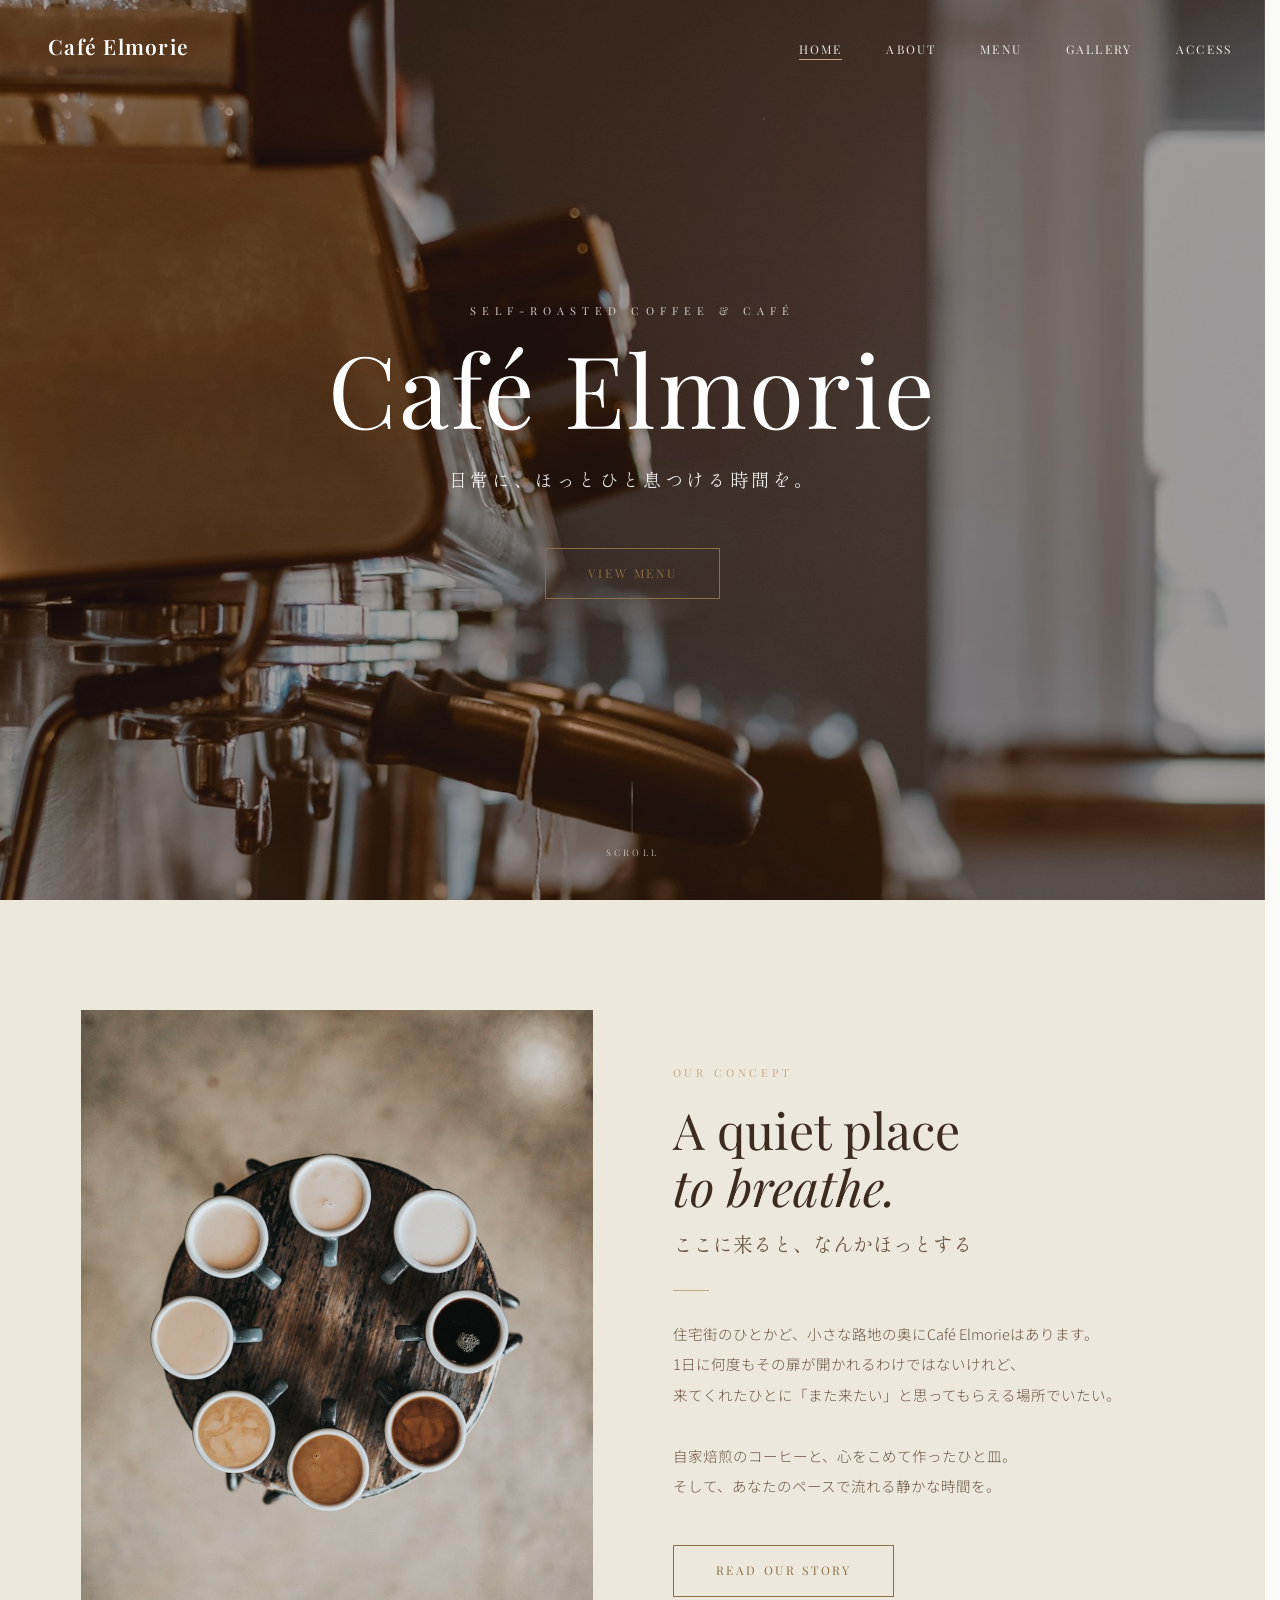
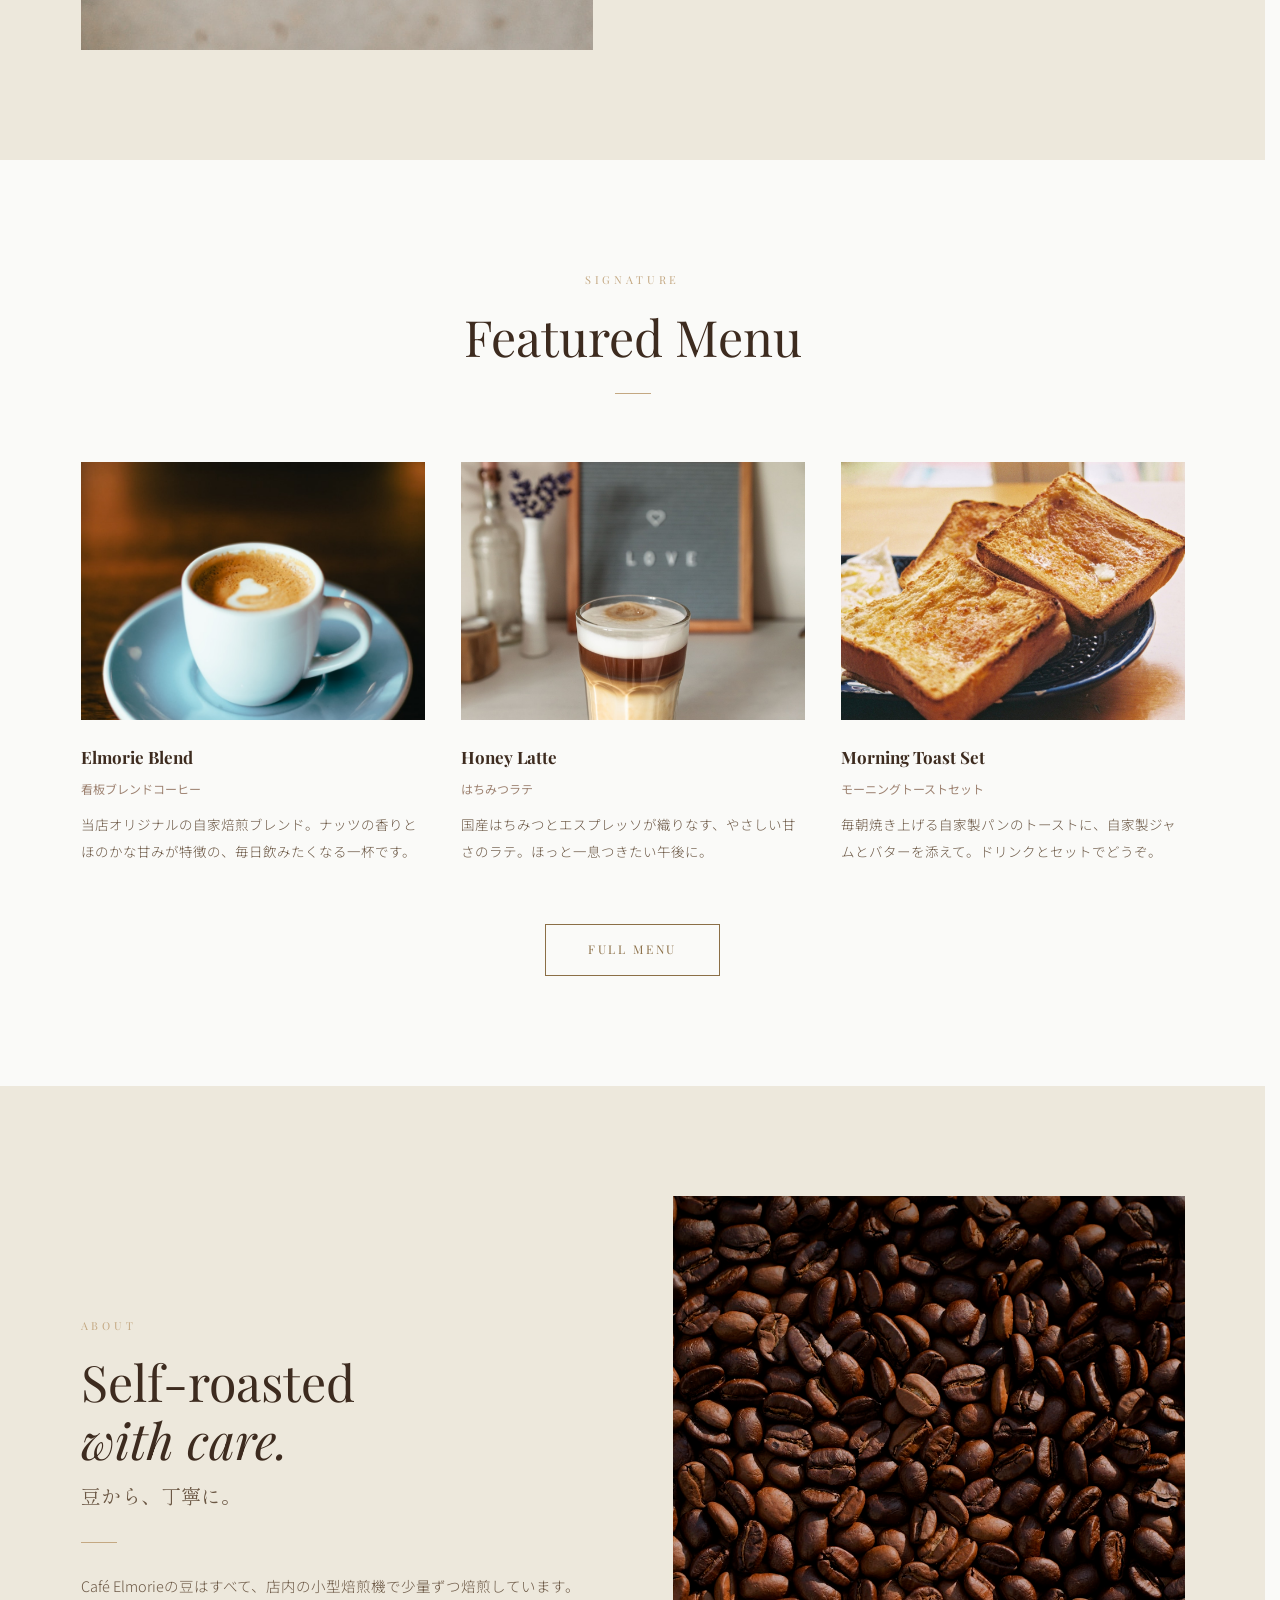
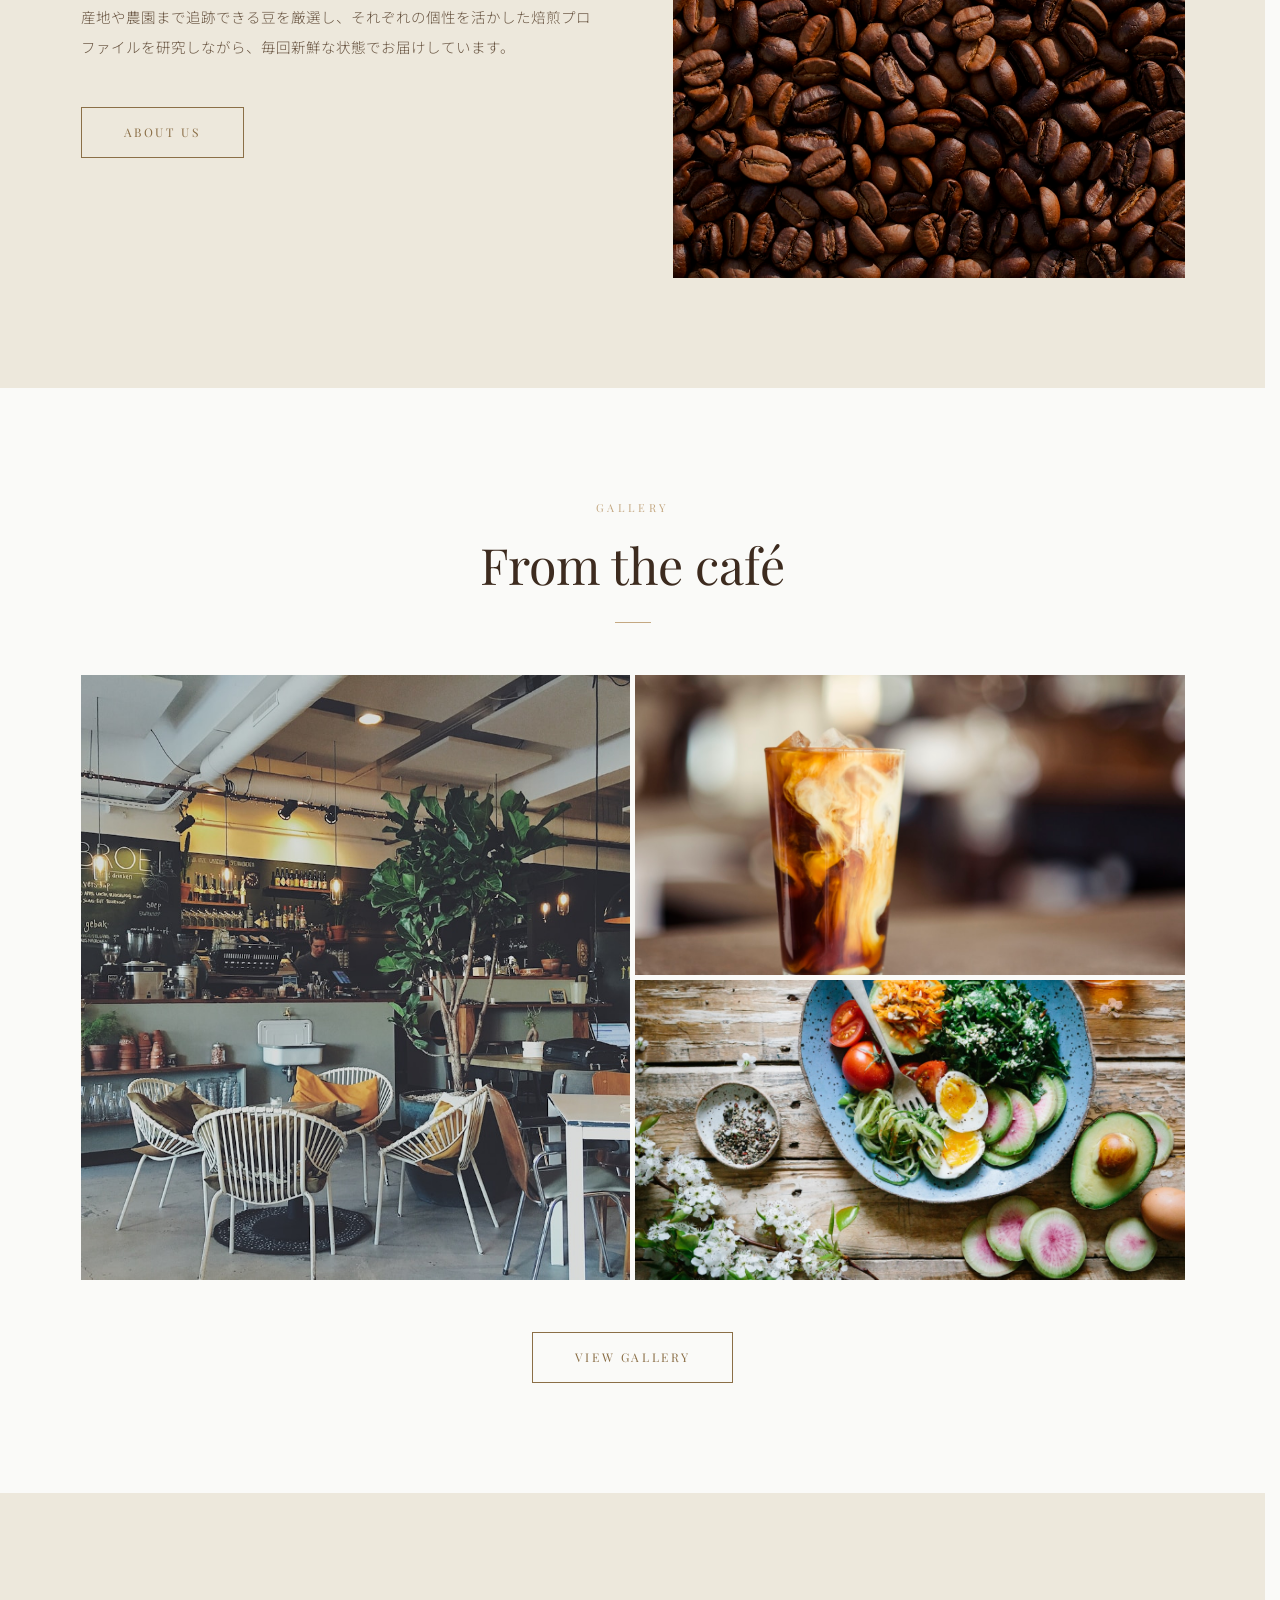
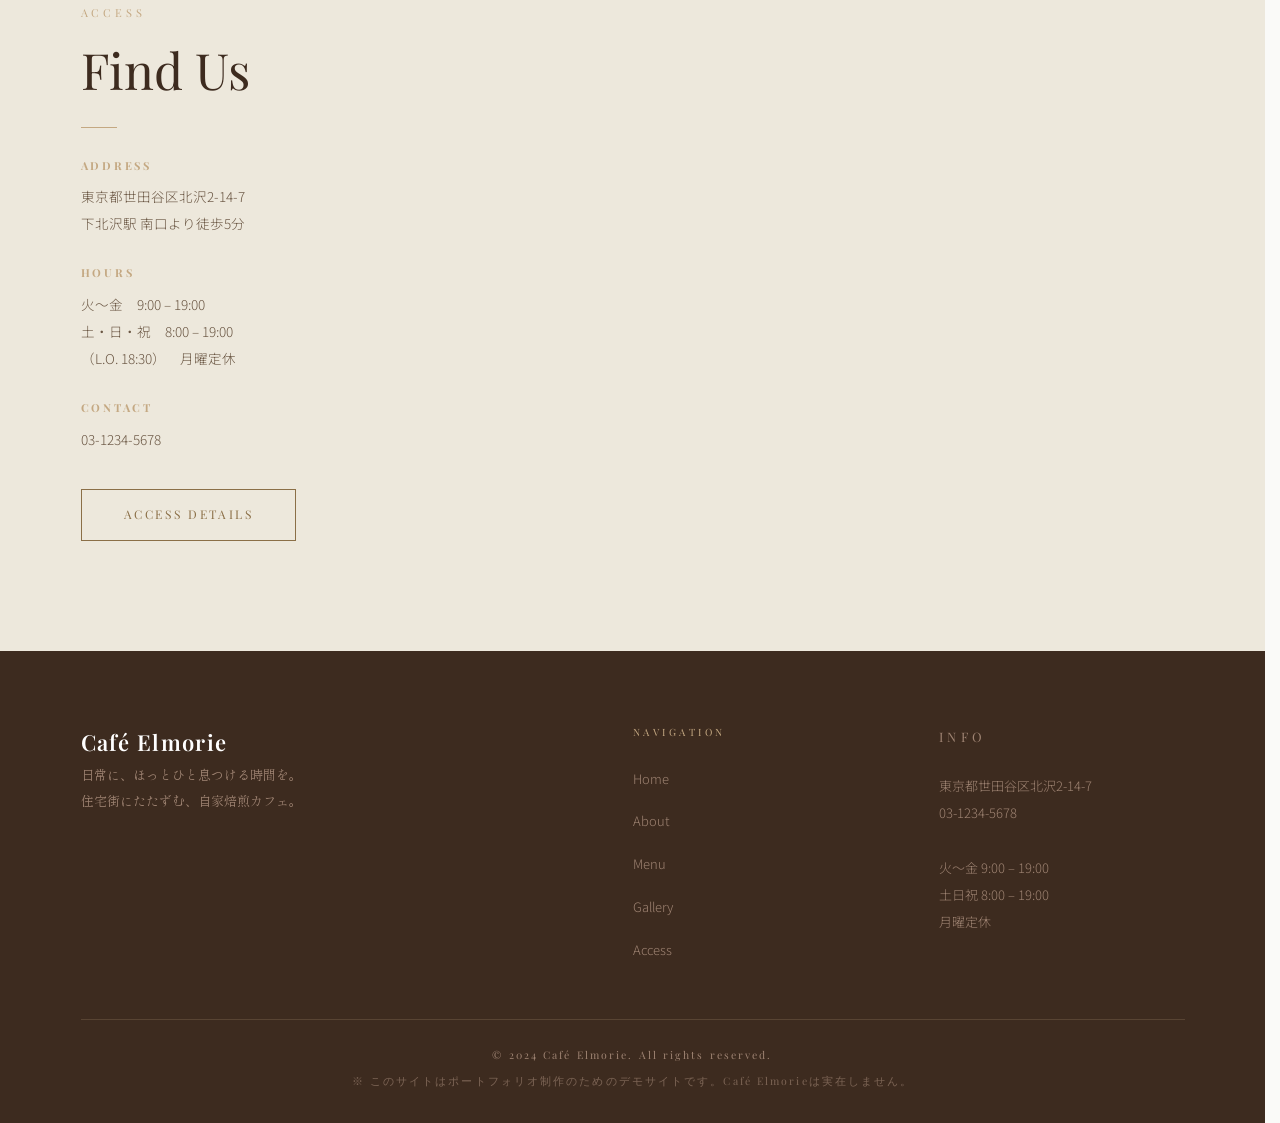
==== index.html @ 2d97d8b5 "初回コミット" ====
﻿<!DOCTYPE html>
<html lang="ja">
<head>
  <meta charset="UTF-8">
  <meta name="viewport" content="width=device-width, initial-scale=1.0">
  <title>Café Elmorie — 日常に、ほっとひと息つける時間を。</title>
  <meta name="description" content="住宅街にたたずむ自家焙煎カフェ。一人でも入りやすく、ゆっくり過ごせる空間です。東京・世田谷区北沢。">
  <meta name="robots" content="index, follow">
  <meta name="theme-color" content="#8B6F47">
  <link rel="canonical" href="https://cafeelmorie.jp/">
  <link rel="icon" href="images/favicon.svg">

  <!-- OGP -->
  <meta property="og:type" content="website">
  <meta property="og:site_name" content="Café Elmorie">
  <meta property="og:locale" content="ja_JP">
  <meta property="og:title" content="Café Elmorie — 日常に、ほっとひと息つける時間を。">
  <meta property="og:description" content="住宅街にたたずむ自家焙煎カフェ。一人でも入りやすく、ゆっくり過ごせる空間です。東京・世田谷区北沢。">
  <meta property="og:image" content="https://cafeelmorie.jp/images/hero-top.jpg">
  <meta property="og:url" content="https://cafeelmorie.jp/">
  <meta name="twitter:card" content="summary_large_image">

  <!-- Fonts -->
  <link rel="preconnect" href="https://fonts.googleapis.com">
  <link rel="preconnect" href="https://fonts.gstatic.com" crossorigin>
  <link href="https://fonts.googleapis.com/css2?family=Playfair+Display:ital,wght@0,400;0,600;1,400&family=Shippori+Mincho:wght@400;600&family=Noto+Sans+JP:wght@300;400;500&display=swap" rel="stylesheet">

  <!-- Hero image preload hint -->
  <link rel="preload" as="image" href="images/hero-top.jpg" fetchpriority="high">

  <link rel="stylesheet" href="css/style.css">

  <!-- Structured Data -->
  <script type="application/ld+json">
  {
    "@context": "https://schema.org",
    "@type": "CafeOrCoffeeShop",
    "name": "Café Elmorie",
    "description": "住宅街にたたずむ自家焙煎カフェ。一人でも入りやすく、ゆっくり過ごせる空間です。",
    "url": "https://cafeelmorie.jp",
    "telephone": "+81-3-1234-5678",
    "address": {
      "@type": "PostalAddress",
      "streetAddress": "北沢2-14-7",
      "addressLocality": "世田谷区",
      "addressRegion": "東京都",
      "postalCode": "155-0031",
      "addressCountry": "JP"
    },
    "geo": {
      "@type": "GeoCoordinates",
      "latitude": 35.661,
      "longitude": 139.668
    },
    "openingHoursSpecification": [
      {
        "@type": "OpeningHoursSpecification",
        "dayOfWeek": ["Tuesday","Wednesday","Thursday","Friday"],
        "opens": "09:00",
        "closes": "19:00"
      },
      {
        "@type": "OpeningHoursSpecification",
        "dayOfWeek": ["Saturday","Sunday","PublicHolidays"],
        "opens": "08:00",
        "closes": "19:00"
      }
    ],
    "servesCuisine": ["Coffee","Café"],
    "priceRange": "¥¥",
    "image": "https://cafeelmorie.jp/images/hero-top.jpg",
    "sameAs": ["https://www.instagram.com/cafeelmorie"]
  }
  </script>
</head>
<body>

  <a class="skip-nav" href="#main-content">コンテンツへスキップ</a>

  <header class="header" id="header">
    <a href="index.html" class="logo">Café Elmorie</a>
    <nav aria-label="メインナビゲーション">
      <ul class="nav__list">
        <li><a href="index.html" class="is-active" aria-current="page">Home</a></li>
        <li><a href="about.html">About</a></li>
        <li><a href="menu.html">Menu</a></li>
        <li><a href="gallery.html">Gallery</a></li>
        <li><a href="access.html">Access</a></li>
      </ul>
    </nav>
    <button class="hamburger" aria-label="メニューを開く">
      <span></span><span></span><span></span>
    </button>
  </header>

  <nav class="mob-nav" aria-label="モバイルナビゲーション">
    <a href="index.html">Home</a>
    <a href="about.html">About</a>
    <a href="menu.html">Menu</a>
    <a href="gallery.html">Gallery</a>
    <a href="access.html">Access</a>
  </nav>

  <main id="main-content">

    <!-- Hero -->
    <section class="hero">
      <div class="hero__bg" style="background-image: url('images/hero-top.jpg');"></div>
      <div class="hero__overlay"></div>
      <div class="hero__body">
        <p class="hero__sub">Self-Roasted Coffee &amp; Café</p>
        <h1 class="hero__title">Café Elmorie</h1>
        <p class="hero__copy">日常に、ほっとひと息つける時間を。</p>
        <a href="menu.html" class="btn">View Menu</a>
      </div>
      <div class="hero__scroll">
        <div class="hero__scroll-line"></div>
        <span>Scroll</span>
      </div>
    </section>

    <!-- Concept -->
    <section class="section concept">
      <div class="container">
        <div class="concept__grid">
          <div class="concept__img fade-in">
            <img src="images/idx-concept.jpg" alt="Café Elmorie の一杯" loading="lazy" width="900" height="1100">
          </div>
          <div class="fade-up d2">
            <span class="label">Our Concept</span>
            <h2 class="heading-en">A quiet place<br><em>to breathe.</em></h2>
            <p class="heading-ja">ここに来ると、なんかほっとする</p>
            <div class="divider"></div>
            <p class="body-text">
              住宅街のひとかど、小さな路地の奥にCafé Elmorieはあります。<br>
              1日に何度もその扉が開かれるわけではないけれど、<br>
              来てくれたひとに「また来たい」と思ってもらえる場所でいたい。<br><br>
              自家焙煎のコーヒーと、心をこめて作ったひと皿。<br>
              そして、あなたのペースで流れる静かな時間を。
            </p>
            <div style="margin-top: 44px;">
              <a href="about.html" class="btn">Read Our Story</a>
            </div>
          </div>
        </div>
      </div>
    </section>

    <!-- Featured Menu -->
    <section class="section featured">
      <div class="container">
        <div class="featured__head fade-up">
          <span class="label">Signature</span>
          <h2 class="heading-en">Featured Menu</h2>
          <div class="divider divider--center"></div>
        </div>
        <div class="cards">
          <div class="card fade-up d1">
            <div class="card__img">
              <img src="images/menu-blend.jpg" alt="Elmorie Blend — 看板ブレンドコーヒー" loading="lazy" width="1200" height="900">
            </div>
            <h3 class="card__name-en">Elmorie Blend</h3>
            <p class="card__name-ja">看板ブレンドコーヒー</p>
            <p class="card__desc">当店オリジナルの自家焙煎ブレンド。ナッツの香りとほのかな甘みが特徴の、毎日飲みたくなる一杯です。</p>
          </div>
          <div class="card fade-up d2">
            <div class="card__img">
              <img src="images/idx-card-honeylatte.jpg" alt="Honey Latte — はちみつラテ" loading="lazy" width="1200" height="900">
            </div>
            <h3 class="card__name-en">Honey Latte</h3>
            <p class="card__name-ja">はちみつラテ</p>
            <p class="card__desc">国産はちみつとエスプレッソが織りなす、やさしい甘さのラテ。ほっと一息つきたい午後に。</p>
          </div>
          <div class="card fade-up d3">
            <div class="card__img">
              <img src="images/idx-card-toast.jpg" alt="Morning Toast Set — モーニングトーストセット" loading="lazy" width="1200" height="900">
            </div>
            <h3 class="card__name-en">Morning Toast Set</h3>
            <p class="card__name-ja">モーニングトーストセット</p>
            <p class="card__desc">毎朝焼き上げる自家製パンのトーストに、自家製ジャムとバターを添えて。ドリンクとセットでどうぞ。</p>
          </div>
        </div>
        <div style="text-align:center; margin-top:60px;" class="fade-up">
          <a href="menu.html" class="btn">Full Menu</a>
        </div>
      </div>
    </section>

    <!-- About Preview -->
    <section class="section about-prev">
      <div class="container">
        <div class="about-prev__grid">
          <div class="fade-up">
            <span class="label">About</span>
            <h2 class="heading-en">Self-roasted<br><em>with care.</em></h2>
            <p class="heading-ja">豆から、丁寧に。</p>
            <div class="divider"></div>
            <p class="body-text">
              Café Elmorieの豆はすべて、店内の小型焙煎機で少量ずつ焙煎しています。産地や農園まで追跡できる豆を厳選し、それぞれの個性を活かした焙煎プロファイルを研究しながら、毎回新鮮な状態でお届けしています。
            </p>
            <div style="margin-top: 44px;">
              <a href="about.html" class="btn">About Us</a>
            </div>
          </div>
          <div class="about-prev__img fade-in d2">
            <img src="images/idx-about.jpg" alt="コーヒーと静かな時間" loading="lazy" width="900" height="1200">
          </div>
        </div>
      </div>
    </section>

    <!-- Gallery Preview -->
    <section class="section gal-prev">
      <div class="container">
        <div class="gal-prev__head fade-up">
          <span class="label">Gallery</span>
          <h2 class="heading-en">From the café</h2>
          <div class="divider divider--center"></div>
        </div>
        <div class="gal-prev__grid fade-in d1">
          <div class="gal-prev__item">
            <img src="images/idx-gal-1.jpg" alt="Café Elmorie の空間" loading="lazy" width="1200" height="900">
          </div>
          <div class="gal-prev__item">
            <img src="images/idx-gal-2.jpg" alt="コーヒー" loading="lazy" width="1200" height="900">
          </div>
          <div class="gal-prev__item">
            <img src="images/idx-gal-3.jpg" alt="フード" loading="lazy" width="1200" height="900">
          </div>
        </div>
        <div class="gal-prev__foot fade-up">
          <a href="gallery.html" class="btn">View Gallery</a>
        </div>
      </div>
    </section>

    <!-- Access Preview -->
    <section class="section access-prev">
      <div class="container">
        <div class="access-prev__grid">
          <div class="access-prev__info fade-up">
            <span class="label">Access</span>
            <h2 class="heading-en">Find Us</h2>
            <div class="divider"></div>
            <h3>Address</h3>
            <p>東京都世田谷区北沢2-14-7<br>下北沢駅 南口より徒歩5分</p>
            <h3>Hours</h3>
            <p>火〜金&emsp;9:00 – 19:00<br>土・日・祝&emsp;8:00 – 19:00<br>（L.O. 18:30）&emsp;月曜定休</p>
            <h3>Contact</h3>
            <p>03-1234-5678</p>
            <div style="margin-top: 36px;">
              <a href="access.html" class="btn">Access Details</a>
            </div>
          </div>
          <div class="access-prev__map fade-in d2">
            <iframe
              src="https://maps.google.com/maps?q=%E4%B8%8B%E5%8C%97%E6%B2%A2%E9%A7%85,Setagaya,Tokyo&output=embed&zoom=16"
              allowfullscreen loading="lazy"
              referrerpolicy="no-referrer-when-downgrade"
              title="Café Elmorie アクセスマップ">
            </iframe>
          </div>
        </div>
      </div>
    </section>

  </main>

  <!-- Footer -->
  <footer class="footer">
    <div class="container">
      <div class="footer__grid">
        <div>
          <a href="index.html" class="footer__logo">Café Elmorie</a>
          <p class="footer__tagline">日常に、ほっとひと息つける時間を。<br>住宅街にたたずむ、自家焙煎カフェ。</p>
        </div>
        <div>
          <p class="footer__col-title">Navigation</p>
          <ul class="footer__nav">
            <li><a href="index.html">Home</a></li>
            <li><a href="about.html">About</a></li>
            <li><a href="menu.html">Menu</a></li>
            <li><a href="gallery.html">Gallery</a></li>
            <li><a href="access.html">Access</a></li>
          </ul>
        </div>
        <div class="footer__info">
          <p class="footer__col-title">Info</p>
          <p>東京都世田谷区北沢2-14-7<br>03-1234-5678<br><br>火〜金 9:00 – 19:00<br>土日祝 8:00 – 19:00<br>月曜定休</p>
        </div>
      </div>
      <div class="footer__bottom">
        <p>&copy; 2024 Café Elmorie. All rights reserved.</p>
        <p class="footer__disclaimer">※ このサイトはポートフォリオ制作のためのデモサイトです。Café Elmorieは実在しません。</p>
      </div>
    </div>
  </footer>

  <script src="js/main.js" defer></script>
</body>
</html>
---- css/style.css ----
@import url('https://fonts.googleapis.com/css2?family=Playfair+Display:ital,wght@0,400;0,600;1,400&family=Shippori+Mincho:wght@400;600&family=Noto+Sans+JP:wght@300;400;500&display=swap');

/* ============================================================
   Variables
============================================================ */
:root {
  --white:       #FAFAF8;
  --beige-light: #EDE8DC;
  --beige-gold:  #C4A882;
  --brown-mid:   #8B6F47;
  --brown-dark:  #3D2B1F;
  --text:        #3D2B1F;
  --text-light:  #6B5744;
  --text-muted:  #9E8372;

  --font-en:        'Playfair Display', serif;
  --font-ja-serif:  'Shippori Mincho', serif;
  --font-ja:        'Noto Sans JP', sans-serif;

  --ease:       0.4s ease;
  --ease-slow:  0.8s ease;

  --max-w: 1200px;
  --sp: 110px 0;
}

/* ============================================================
   Reset & Base
============================================================ */
*, *::before, *::after { box-sizing: border-box; margin: 0; padding: 0; }

html { scroll-behavior: smooth; scrollbar-gutter: stable; }

body {
  font-family: var(--font-ja);
  background: var(--white);
  color: var(--text);
  line-height: 1.8;
  overflow-x: hidden;
}

img { max-width: 100%; height: auto; display: block; }
a   { text-decoration: none; color: inherit; }
ul  { list-style: none; }
button { cursor: pointer; border: none; background: none; }

/* ============================================================
   Layout
============================================================ */
.container { max-width: var(--max-w); margin: 0 auto; padding: 0 48px; }
.section   { padding: var(--sp); }

/* ============================================================
   Typography helpers
============================================================ */
.label {
  display: block;
  font-family: var(--font-en);
  font-size: 11px;
  letter-spacing: .35em;
  text-transform: uppercase;
  color: var(--beige-gold);
  margin-bottom: 18px;
}

.heading-en {
  font-family: var(--font-en);
  font-size: clamp(30px, 4.5vw, 50px);
  font-weight: 400;
  line-height: 1.15;
  color: var(--brown-dark);
}

.heading-en em { font-style: italic; }

.heading-ja {
  font-family: var(--font-ja-serif);
  font-size: clamp(15px, 2vw, 20px);
  font-weight: 400;
  color: var(--text-light);
  margin-top: 10px;
}

.body-text {
  font-size: 14.5px;
  line-height: 2.1;
  color: var(--text-light);
  font-weight: 300;
}

/* ============================================================
   Divider
============================================================ */
.divider {
  width: 36px;
  height: 1px;
  background: var(--beige-gold);
  margin: 28px 0;
}

.divider--center { margin: 28px auto; }

/* ============================================================
   Buttons
============================================================ */
.btn {
  display: inline-block;
  padding: 14px 42px;
  border: 1px solid var(--brown-mid);
  color: var(--brown-mid);
  font-family: var(--font-en);
  font-size: 12px;
  letter-spacing: .22em;
  text-transform: uppercase;
  transition: background var(--ease), color var(--ease);
}

.btn:hover,
.btn--fill {
  background: var(--brown-mid);
  color: var(--white);
}

.btn--fill:hover {
  background: var(--brown-dark);
  border-color: var(--brown-dark);
}

/* ============================================================
   Header
============================================================ */
.header {
  position: fixed;
  inset: 0 0 auto 0;
  z-index: 900;
  display: flex;
  justify-content: space-between;
  align-items: center;
  padding: 28px 48px;
  transition: padding var(--ease), background var(--ease), box-shadow var(--ease);
}

.header.is-scrolled {
  background: rgba(250, 250, 248, .96);
  backdrop-filter: blur(12px);
  padding: 18px 48px;
  box-shadow: 0 1px 24px rgba(61,43,31,.07);
}

/* Logo */
.logo {
  font-family: var(--font-en);
  font-size: 21px;
  font-weight: 600;
  letter-spacing: .06em;
  color: #fff;
  transition: color var(--ease);
}

.header.is-scrolled .logo { color: var(--brown-dark); }

/* Desktop nav */
.nav__list {
  display: flex;
  gap: 44px;
}

.nav__list a {
  font-family: var(--font-en);
  font-size: 12px;
  letter-spacing: .18em;
  text-transform: uppercase;
  color: rgba(255,255,255,.88);
  position: relative;
  transition: color var(--ease);
}

.nav__list a::after {
  content: '';
  position: absolute;
  left: 0; bottom: -3px;
  width: 0; height: 1px;
  background: var(--beige-gold);
  transition: width var(--ease);
}

.nav__list a:hover::after,
.nav__list a.is-active::after { width: 100%; }

.header.is-scrolled .nav__list a        { color: var(--text-light); }
.header.is-scrolled .nav__list a:hover  { color: var(--brown-mid); }
.header.is-scrolled .nav__list a.is-active { color: var(--brown-mid); }

/* Hamburger */
.hamburger {
  display: none;
  flex-direction: column;
  gap: 5px;
  padding: 4px;
  z-index: 1001;
}

.hamburger span {
  display: block;
  width: 26px; height: 1px;
  background: #fff;
  transition: transform var(--ease), opacity var(--ease), background var(--ease);
}

.header.is-scrolled .hamburger span { background: var(--brown-dark); }

.hamburger.is-open span:nth-child(1) { transform: translateY(6px) rotate(45deg); }
.hamburger.is-open span:nth-child(2) { opacity: 0; }
.hamburger.is-open span:nth-child(3) { transform: translateY(-6px) rotate(-45deg); }

/* ============================================================
   Mobile Nav Drawer
============================================================ */
.mob-nav {
  display: none;
  position: fixed;
  inset: 0;
  background: var(--brown-dark);
  z-index: 800;
  flex-direction: column;
  align-items: center;
  justify-content: center;
  gap: 40px;
  transform: translateX(100%);
  transition: transform var(--ease);
}

.mob-nav.is-open { transform: translateX(0); }

.mob-nav a {
  font-family: var(--font-en);
  font-size: 22px;
  letter-spacing: .2em;
  text-transform: uppercase;
  color: var(--beige-light);
  transition: color var(--ease);
}

.mob-nav a:hover { color: var(--beige-gold); }

/* ============================================================
   Hero (index only)
============================================================ */
.hero {
  position: relative;
  height: 100svh;
  min-height: 580px;
  display: flex;
  align-items: center;
  justify-content: center;
  text-align: center;
  overflow: hidden;
}

.hero__bg {
  position: absolute;
  inset: 0;
  background-size: cover;
  background-position: center;
  transform: scale(1.06);
  transition: transform 8s ease;
  will-change: transform;
}

.hero.is-loaded .hero__bg { transform: scale(1); }

.hero__overlay {
  position: absolute;
  inset: 0;
  background: rgba(20,12,6,.38);
}

.hero__body {
  position: relative;
  z-index: 1;
  color: #fff;
}

.hero__sub {
  font-family: var(--font-en);
  font-size: 11px;
  letter-spacing: .55em;
  text-transform: uppercase;
  opacity: .78;
  margin-bottom: 20px;
}

.hero__title {
  font-family: var(--font-en);
  font-size: clamp(56px, 10vw, 100px);
  font-weight: 400;
  line-height: .95;
  letter-spacing: .02em;
  margin-bottom: 28px;
}

.hero__copy {
  font-family: var(--font-ja-serif);
  font-size: clamp(14px, 2vw, 18px);
  letter-spacing: .2em;
  opacity: .9;
  margin-bottom: 52px;
}

/* Scroll indicator */
.hero__scroll {
  position: absolute;
  bottom: 40px;
  left: 50%;
  transform: translateX(-50%);
  display: flex;
  flex-direction: column;
  align-items: center;
  gap: 10px;
  color: rgba(255,255,255,.6);
  font-family: var(--font-en);
  font-size: 9px;
  letter-spacing: .35em;
  text-transform: uppercase;
}

.hero__scroll-line {
  width: 1px;
  height: 52px;
  background: rgba(255,255,255,.2);
  position: relative;
  overflow: hidden;
}

.hero__scroll-line::after {
  content: '';
  position: absolute;
  top: 0; left: 0;
  width: 100%;
  height: 50%;
  background: linear-gradient(to bottom, transparent, rgba(255,255,255,.75), transparent);
  animation: scrollDrop 2s ease-in-out infinite;
}

@keyframes scrollDrop {
  0%   { transform: translateY(-100%); }
  100% { transform: translateY(300%); }
}

/* ============================================================
   Page Hero (inner pages)
============================================================ */
.page-hero {
  height: 52vh;
  min-height: 340px;
  position: relative;
  display: flex;
  align-items: center;
  justify-content: center;
  text-align: center;
  overflow: hidden;
}

.page-hero__bg {
  position: absolute;
  inset: 0;
  background-size: cover;
  background-position: center;
}

.page-hero__overlay {
  position: absolute;
  inset: 0;
  background: rgba(20,12,6,.42);
}

.page-hero__body {
  position: relative;
  z-index: 1;
  color: #fff;
}

.page-hero__label {
  font-family: var(--font-en);
  font-size: 11px;
  letter-spacing: .5em;
  text-transform: uppercase;
  opacity: .7;
  margin-bottom: 14px;
}

.page-hero__title {
  font-family: var(--font-en);
  font-size: clamp(38px, 7vw, 70px);
  font-weight: 400;
  letter-spacing: .06em;
}

/* ============================================================
   Index — Concept Section
============================================================ */
.concept { background: var(--beige-light); }

.concept__grid {
  display: grid;
  grid-template-columns: 1fr 1fr;
  gap: 80px;
  align-items: center;
}

.concept__img {
  aspect-ratio: 4/5;
  overflow: hidden;
}

.concept__img img {
  width: 100%; height: 100%;
  object-fit: cover;
  transition: transform var(--ease-slow);
}

.concept__img:hover img { transform: scale(1.04); }

/* ============================================================
   Index — Featured Menu
============================================================ */
.featured { background: var(--white); }

.featured__head { text-align: center; margin-bottom: 68px; }

.cards {
  display: grid;
  grid-template-columns: repeat(3,1fr);
  gap: 36px;
}

.card__img {
  aspect-ratio: 4/3;
  overflow: hidden;
  margin-bottom: 22px;
}

.card__img img {
  width: 100%; height: 100%;
  object-fit: cover;
  transition: transform var(--ease-slow);
}

.card:hover .card__img img { transform: scale(1.05); }

.card__name-en {
  font-family: var(--font-en);
  font-size: 17px;
  color: var(--brown-dark);
  margin-bottom: 5px;
}

.card__name-ja {
  font-size: 12px;
  color: var(--text-muted);
  margin-bottom: 12px;
}

.card__desc {
  font-size: 13.5px;
  color: var(--text-light);
  line-height: 1.95;
  font-weight: 300;
}

/* ============================================================
   Index — About Preview
============================================================ */
.about-prev { background: var(--beige-light); }

.about-prev__grid {
  display: grid;
  grid-template-columns: 1fr 1fr;
  gap: 80px;
  align-items: center;
}

.about-prev__img {
  aspect-ratio: 3/4;
  overflow: hidden;
}

.about-prev__img img {
  width: 100%; height: 100%;
  object-fit: cover;
  transition: transform var(--ease-slow);
}

.about-prev__img:hover img { transform: scale(1.04); }

/* ============================================================
   Index — Gallery Preview
============================================================ */
.gal-prev { background: var(--white); }
.gal-prev__head { text-align: center; margin-bottom: 52px; }
.gal-prev__foot { text-align: center; margin-top: 52px; }

.gal-prev__grid {
  display: grid;
  grid-template-columns: 1fr 1fr;
  grid-template-rows: 300px 300px;
  gap: 5px;
}

.gal-prev__item { overflow: hidden; }
.gal-prev__item:first-child { grid-row: span 2; }

.gal-prev__item img {
  width: 100%; height: 100%;
  object-fit: cover;
  transition: transform var(--ease-slow);
}

.gal-prev__item:hover img { transform: scale(1.05); }

/* ============================================================
   Index — Access Preview
============================================================ */
.access-prev { background: var(--beige-light); }

.access-prev__grid {
  display: grid;
  grid-template-columns: 1fr 1fr;
  gap: 80px;
  align-items: center;
}

.access-prev__info h3 {
  font-family: var(--font-en);
  font-size: 11px;
  letter-spacing: .25em;
  text-transform: uppercase;
  color: var(--beige-gold);
  margin-bottom: 8px;
}

.access-prev__info p {
  font-size: 13.5px;
  color: var(--text-light);
  margin-bottom: 26px;
  line-height: 2;
  font-weight: 300;
}

.access-prev__map {
  height: 340px;
  overflow: hidden;
}

.access-prev__map iframe {
  width: 100%; height: 100%;
  border: 0;
  filter: grayscale(20%) contrast(.95);
}

/* ============================================================
   Footer
============================================================ */
.footer {
  background: var(--brown-dark);
  color: var(--beige-light);
  padding: 72px 0 32px;
}

.footer__grid {
  display: grid;
  grid-template-columns: 2fr 1fr 1fr;
  gap: 60px;
  margin-bottom: 56px;
}

.footer__logo {
  font-family: var(--font-en);
  font-size: 22px;
  font-weight: 600;
  letter-spacing: .06em;
  color: #fff;
  margin-bottom: 18px;
}

.footer__tagline {
  font-family: var(--font-ja-serif);
  font-size: 13px;
  color: var(--text-muted);
  line-height: 2;
}

.footer__col-title {
  font-family: var(--font-en);
  font-size: 10px;
  letter-spacing: .35em;
  text-transform: uppercase;
  color: var(--beige-gold);
  margin-bottom: 22px;
}

.footer__nav { display: flex; flex-direction: column; gap: 14px; }

.footer__nav a {
  font-size: 13px;
  color: var(--text-muted);
  transition: color var(--ease);
  font-weight: 300;
}

.footer__nav a:hover { color: var(--beige-light); }

.footer__info p {
  font-size: 13px;
  color: var(--text-muted);
  line-height: 2.1;
  font-weight: 300;
}

.footer__bottom {
  border-top: 1px solid rgba(196,168,130,.2);
  padding-top: 26px;
  text-align: center;
}

.footer__bottom p {
  font-family: var(--font-en);
  font-size: 10.5px;
  letter-spacing: .2em;
  color: var(--text-muted);
}

.footer__disclaimer {
  font-family: var(--font-jp);
  font-size: 10px;
  letter-spacing: .05em;
  margin-top: 8px;
  opacity: .65;
}

/* ============================================================
   About — Story
============================================================ */
.story { background: var(--white); }

.story__block {
  display: grid;
  grid-template-columns: 1fr 1fr;
  gap: 80px;
  align-items: center;
}

.story__block + .story__block { margin-top: 96px; }

.story__block--rev .story__img { order: 1; }

.story__img {
  aspect-ratio: 4/5;
  overflow: hidden;
}

.story__img img {
  width: 100%; height: 100%;
  object-fit: cover;
  transition: transform var(--ease-slow);
}

.story__img:hover img { transform: scale(1.04); }

/* About — Feature blocks */
.features { background: var(--beige-light); }
.features__head { text-align: center; margin-bottom: 68px; }

.features__grid {
  display: grid;
  grid-template-columns: repeat(3, 1fr);
  gap: 52px;
}

.feature { text-align: center; }

.feature__icon {
  width: 62px; height: 62px;
  margin: 0 auto 26px;
  border: 1px solid var(--beige-gold);
  border-radius: 50%;
  display: flex;
  align-items: center;
  justify-content: center;
}

.feature__icon svg {
  width: 22px; height: 22px;
  stroke: var(--brown-mid);
  fill: none;
  stroke-width: 1.5;
  stroke-linecap: round;
  stroke-linejoin: round;
}

.feature__title-en {
  font-family: var(--font-en);
  font-size: 16px;
  color: var(--brown-dark);
  margin-bottom: 6px;
}

.feature__title-ja {
  font-size: 12px;
  color: var(--text-muted);
  margin-bottom: 16px;
}

.feature__text {
  font-size: 13.5px;
  color: var(--text-light);
  line-height: 2;
  font-weight: 300;
}

/* ============================================================
   Menu Page
============================================================ */
.menu-section { background: var(--white); }

.filter-bar {
  display: flex;
  justify-content: center;
  gap: 8px;
  margin-bottom: 70px;
  flex-wrap: wrap;
}

.filter-btn {
  padding: 10px 28px;
  border: 1px solid var(--beige-gold);
  color: var(--text-light);
  font-family: var(--font-en);
  font-size: 11px;
  letter-spacing: .22em;
  text-transform: uppercase;
  transition: background var(--ease), color var(--ease), border-color var(--ease);
  cursor: pointer;
  background: transparent;
}

.filter-btn:hover,
.filter-btn.is-active {
  background: var(--brown-mid);
  border-color: var(--brown-mid);
  color: #fff;
}

.menu-grid {
  display: grid;
  grid-template-columns: repeat(3,1fr);
  gap: 52px 36px;
}

.menu-item { display: none; }
.menu-item.is-show { display: block; animation: showItem 0.35s ease both; }

@keyframes showItem {
  from { opacity: 0; transform: translateY(10px); }
  to   { opacity: 1; transform: translateY(0); }
}

.menu-item__img {
  aspect-ratio: 1;
  overflow: hidden;
  margin-bottom: 20px;
}

.menu-item__img img {
  width: 100%; height: 100%;
  object-fit: cover;
  transition: transform var(--ease-slow);
}

.menu-item:hover .menu-item__img img { transform: scale(1.05); }

.menu-item__row {
  display: flex;
  justify-content: space-between;
  align-items: baseline;
  margin-bottom: 6px;
}

.menu-item__name {
  font-family: var(--font-en);
  font-size: 16px;
  color: var(--brown-dark);
}

.menu-item__price {
  font-family: var(--font-en);
  font-size: 13px;
  color: var(--brown-mid);
}

.menu-item__name-ja {
  font-size: 11.5px;
  color: var(--text-muted);
  margin-bottom: 10px;
}

.menu-item__desc {
  font-size: 13px;
  color: var(--text-light);
  line-height: 1.95;
  font-weight: 300;
}

.menu-note {
  background: var(--beige-light);
  padding: 48px 40px;
  margin-top: 80px;
  text-align: center;
}

.menu-note p {
  font-size: 13px;
  color: var(--text-muted);
  line-height: 2.1;
  font-weight: 300;
}

/* ============================================================
   Gallery Page
============================================================ */
.gallery-section { padding: 80px 0 100px; background: var(--white); }

.gallery-filter {
  display: flex;
  justify-content: center;
  gap: 8px;
  margin-bottom: 52px;
  flex-wrap: wrap;
}

.masonry {
  columns: 3;
  column-gap: 10px;
}

.masonry__item {
  break-inside: avoid;
  margin-bottom: 10px;
  overflow: hidden;
  cursor: zoom-in;
}

.masonry__item img {
  width: 100%;
  display: block;
  transition: transform var(--ease-slow);
}

.masonry__item:hover img { transform: scale(1.04); }
.masonry__item.is-hidden { display: none; }

/* Lightbox */
.lightbox {
  display: none;
  position: fixed;
  inset: 0;
  background: rgba(15,8,3,.93);
  z-index: 2000;
  align-items: center;
  justify-content: center;
}

.lightbox.is-open { display: flex; }

.lightbox__img {
  max-width: 88vw;
  max-height: 86vh;
  object-fit: contain;
}

.lightbox__close {
  position: absolute;
  top: 22px; right: 30px;
  color: rgba(255,255,255,.7);
  font-size: 30px;
  font-family: var(--font-en);
  line-height: 1;
  cursor: pointer;
  transition: color var(--ease);
}

.lightbox__close:hover { color: #fff; }

.lightbox__prev,
.lightbox__next {
  position: absolute;
  top: 50%;
  transform: translateY(-50%);
  color: rgba(255,255,255,.65);
  font-size: 36px;
  font-family: var(--font-en);
  cursor: pointer;
  padding: 12px;
  transition: color var(--ease);
  user-select: none;
}

.lightbox__prev  { left: 16px; }
.lightbox__next  { right: 16px; }
.lightbox__prev:hover,
.lightbox__next:hover { color: #fff; }

/* ============================================================
   Access Page
============================================================ */
.map-full { line-height: 0; }
.map-full iframe {
  width: 100%; height: 480px;
  border: 0;
  filter: grayscale(15%) contrast(.95);
}

.access-details { background: var(--beige-light); }

.access-details__grid {
  display: grid;
  grid-template-columns: repeat(3, 1fr);
  gap: 64px;
}

.access-col__title {
  font-family: var(--font-en);
  font-size: 11px;
  letter-spacing: .32em;
  text-transform: uppercase;
  color: var(--beige-gold);
  margin-bottom: 20px;
}

.access-col__body {
  font-size: 14px;
  color: var(--text-light);
  line-height: 2.2;
  font-weight: 300;
}

.access-col__body strong { color: var(--brown-dark); font-weight: 500; }

.access-sns { background: var(--white); text-align: center; padding: 72px 0; }

.access-sns__links {
  display: flex;
  justify-content: center;
  gap: 32px;
  margin-top: 32px;
}

.sns-link {
  display: flex;
  align-items: center;
  gap: 10px;
  font-family: var(--font-en);
  font-size: 13px;
  letter-spacing: .18em;
  color: var(--text-light);
  transition: color var(--ease);
}

.sns-link svg {
  width: 20px; height: 20px;
  stroke: currentColor;
  fill: none;
  stroke-width: 1.5;
  stroke-linecap: round;
  stroke-linejoin: round;
}

.sns-link:hover { color: var(--brown-mid); }

/* ============================================================
   Animations
============================================================ */
.fade-up {
  opacity: 0;
  transform: translateY(28px);
  transition: opacity .8s ease, transform .8s ease;
}

.fade-in {
  opacity: 0;
  transition: opacity .9s ease;
}

.fade-up.is-visible,
.fade-in.is-visible {
  opacity: 1;
  transform: none;
}

.d1 { transition-delay: .1s; }
.d2 { transition-delay: .2s; }
.d3 { transition-delay: .3s; }
.d4 { transition-delay: .4s; }
.d5 { transition-delay: .5s; }

/* ============================================================
   Responsive — 1024px
============================================================ */
@media (max-width: 1024px) {
  .container { padding: 0 36px; }

  .cards,
  .menu-grid { grid-template-columns: repeat(2,1fr); }

  .masonry { columns: 2; }

  .footer__grid { grid-template-columns: 1fr 1fr; }
  .footer__grid > *:first-child { grid-column: span 2; }

  .features__grid { grid-template-columns: repeat(2, 1fr); }

  .access-details__grid { grid-template-columns: repeat(2, 1fr); }
}

/* ============================================================
   Responsive — 768px
============================================================ */
@media (max-width: 768px) {
  :root { --sp: 64px 0; }

  .container { padding: 0 24px; }

  .header { padding: 20px 24px; }
  .header.is-scrolled { padding: 14px 24px; }

  .nav__list  { display: none; }
  .hamburger  { display: flex; }
  .mob-nav    { display: flex; }

  /* 2-col → 1-col */
  .concept__grid,
  .about-prev__grid,
  .access-prev__grid,
  .story__block { grid-template-columns: 1fr; gap: 40px; }

  .story__block--rev .story__img { order: 0; }

  .cards,
  .menu-grid { grid-template-columns: 1fr; }

  .masonry { columns: 1; }

  .features__grid { grid-template-columns: 1fr; gap: 44px; }

  .access-details__grid { grid-template-columns: 1fr; gap: 40px; }

  .footer__grid { grid-template-columns: 1fr; gap: 40px; }
  .footer__grid > *:first-child { grid-column: span 1; }

  /* Gallery preview on index */
  .gal-prev__grid {
    grid-template-columns: 1fr;
    grid-template-rows: 220px 220px 220px;
  }

  .gal-prev__item:first-child { grid-row: span 1; }

  .map-full iframe { height: 320px; }
}

@media (max-width: 480px) {
  .hero__title { font-size: 46px; }
  .btn { padding: 13px 32px; }
}

/* ============================================================
   Skip Navigation
============================================================ */
.skip-nav {
  position: absolute;
  top: -100%;
  left: 16px;
  padding: 8px 20px;
  background: var(--brown-dark);
  color: #fff;
  font-family: var(--font-ja);
  font-size: 14px;
  z-index: 9999;
  transition: top 0.2s;
}

.skip-nav:focus { top: 16px; }

/* ============================================================
   Focus Visible
============================================================ */
:focus-visible {
  outline: 2px solid var(--brown-mid);
  outline-offset: 3px;
}

/* ============================================================
   Reduced Motion
============================================================ */
@media (prefers-reduced-motion: reduce) {
  *, *::before, *::after {
    animation-duration: 0.01ms !important;
    animation-iteration-count: 1 !important;
    transition-duration: 0.01ms !important;
  }

  .fade-up, .fade-in {
    opacity: 1 !important;
    transform: none !important;
  }

  .hero__bg { transform: scale(1) !important; }
}
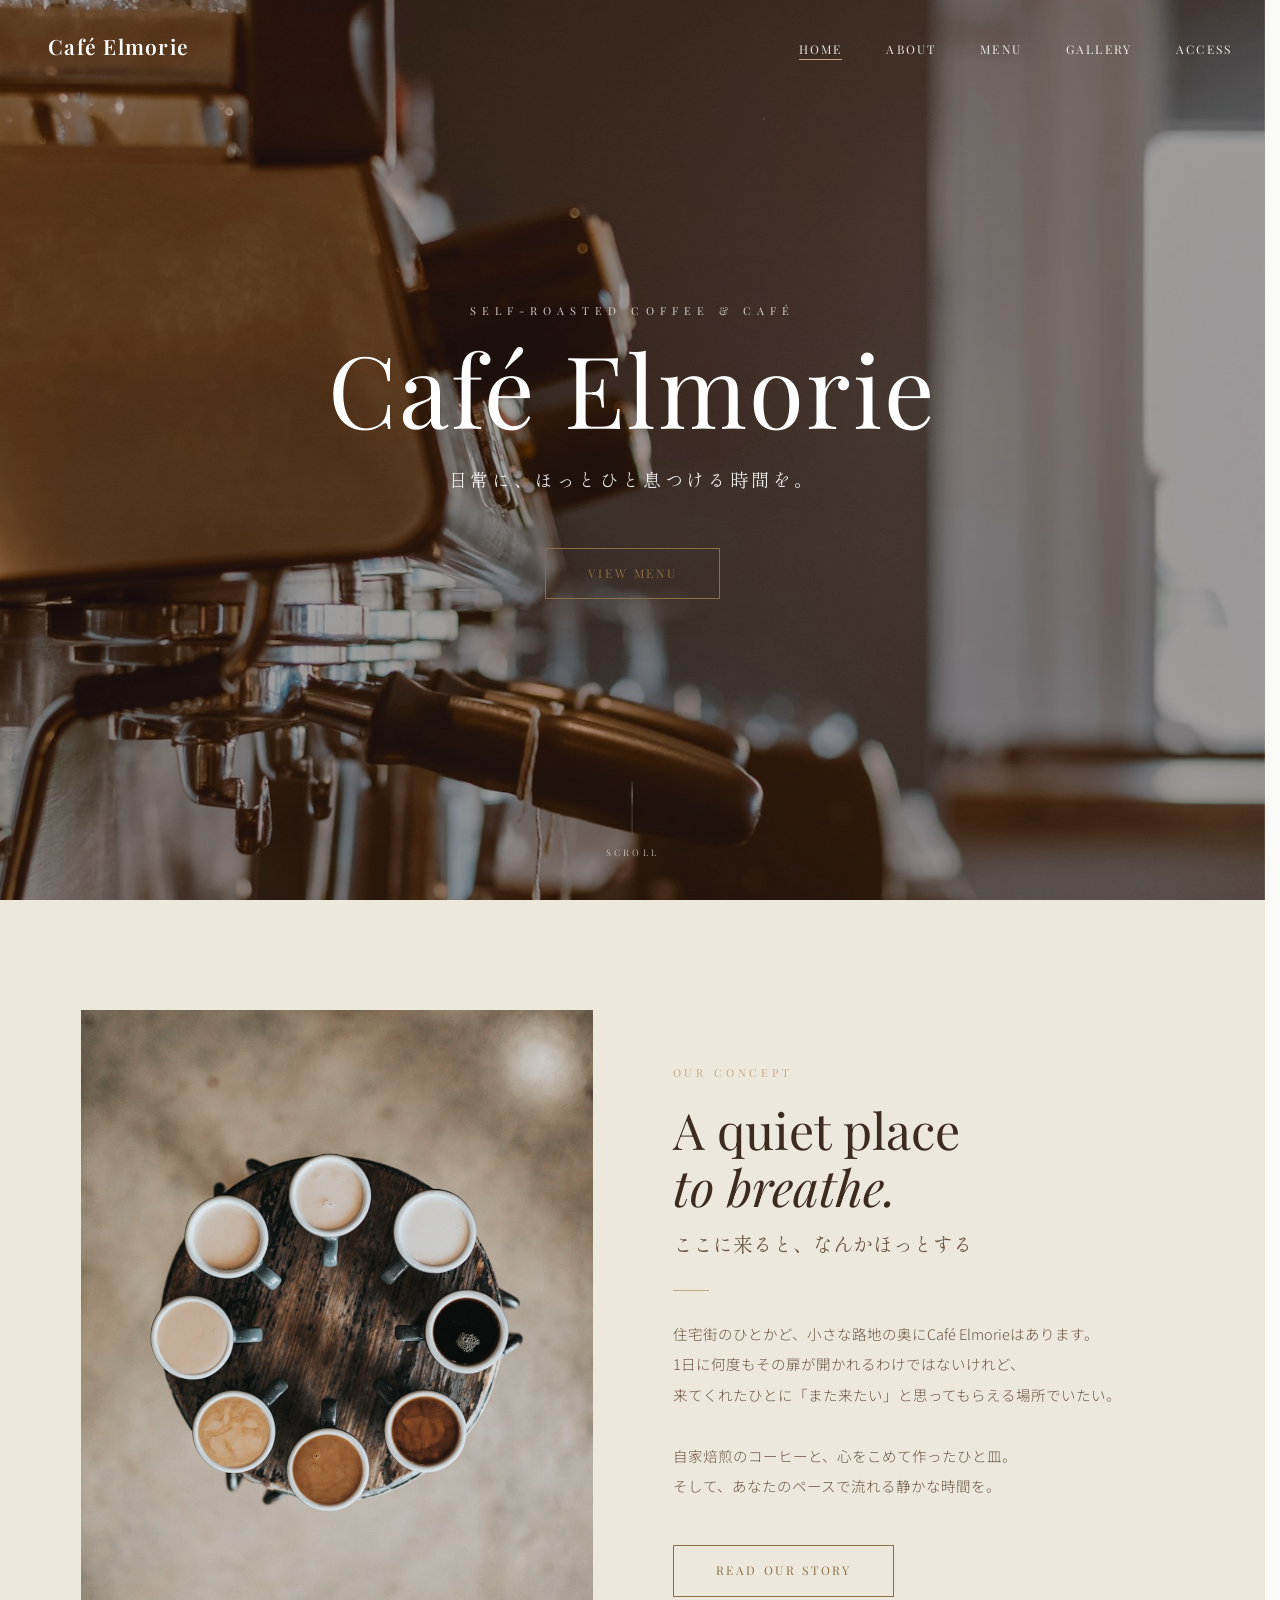
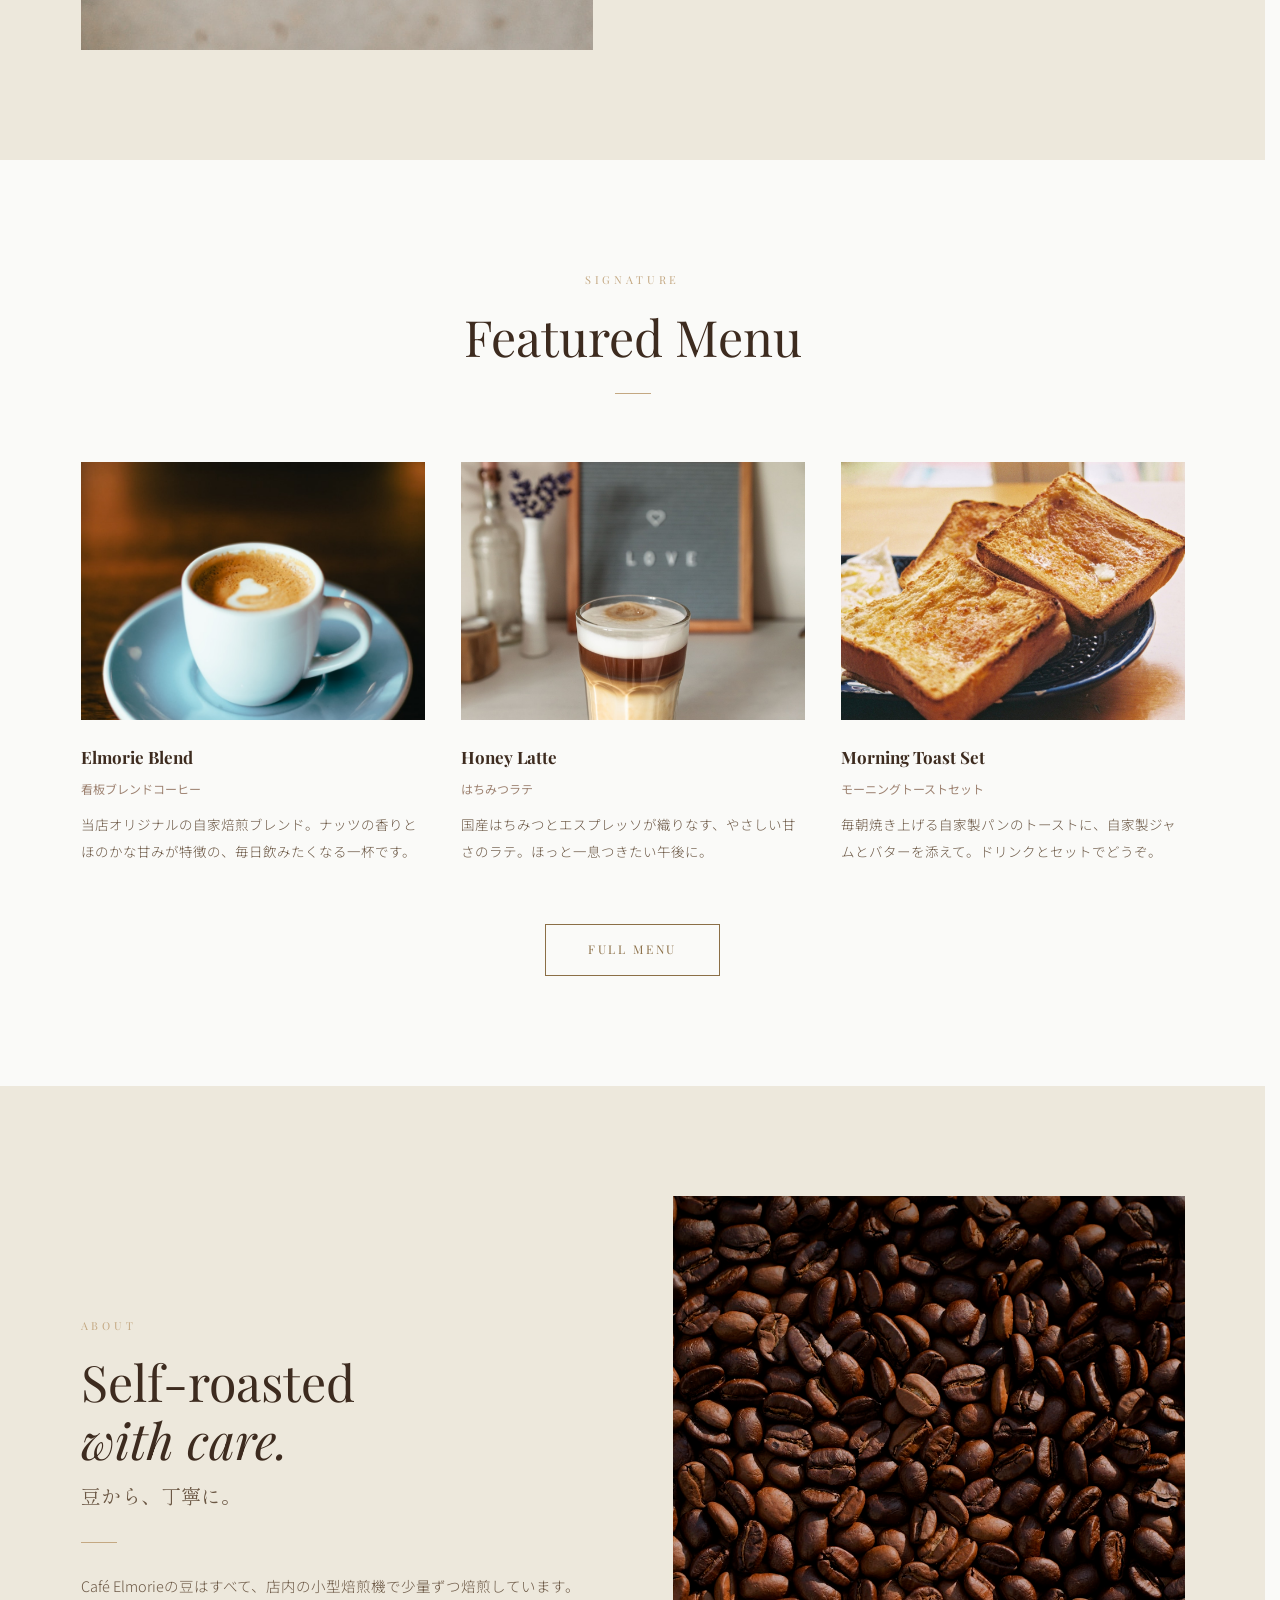
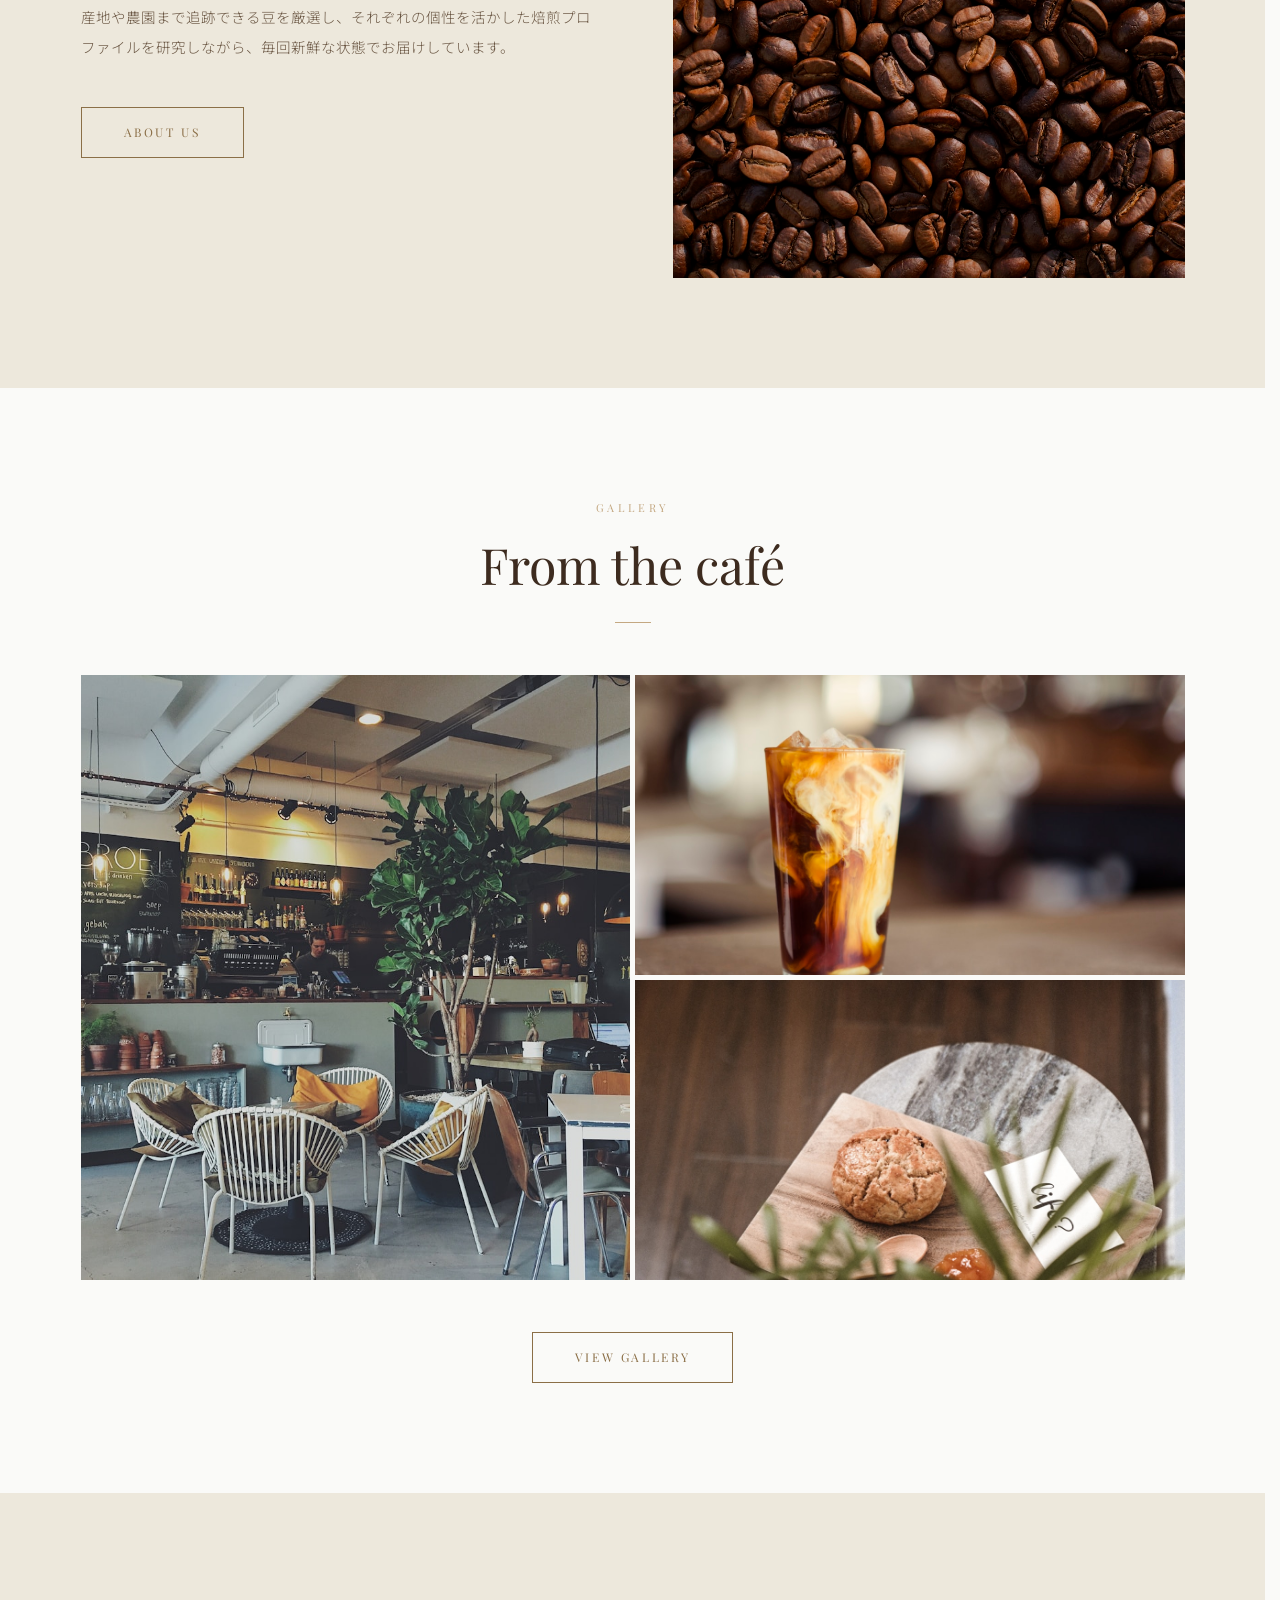
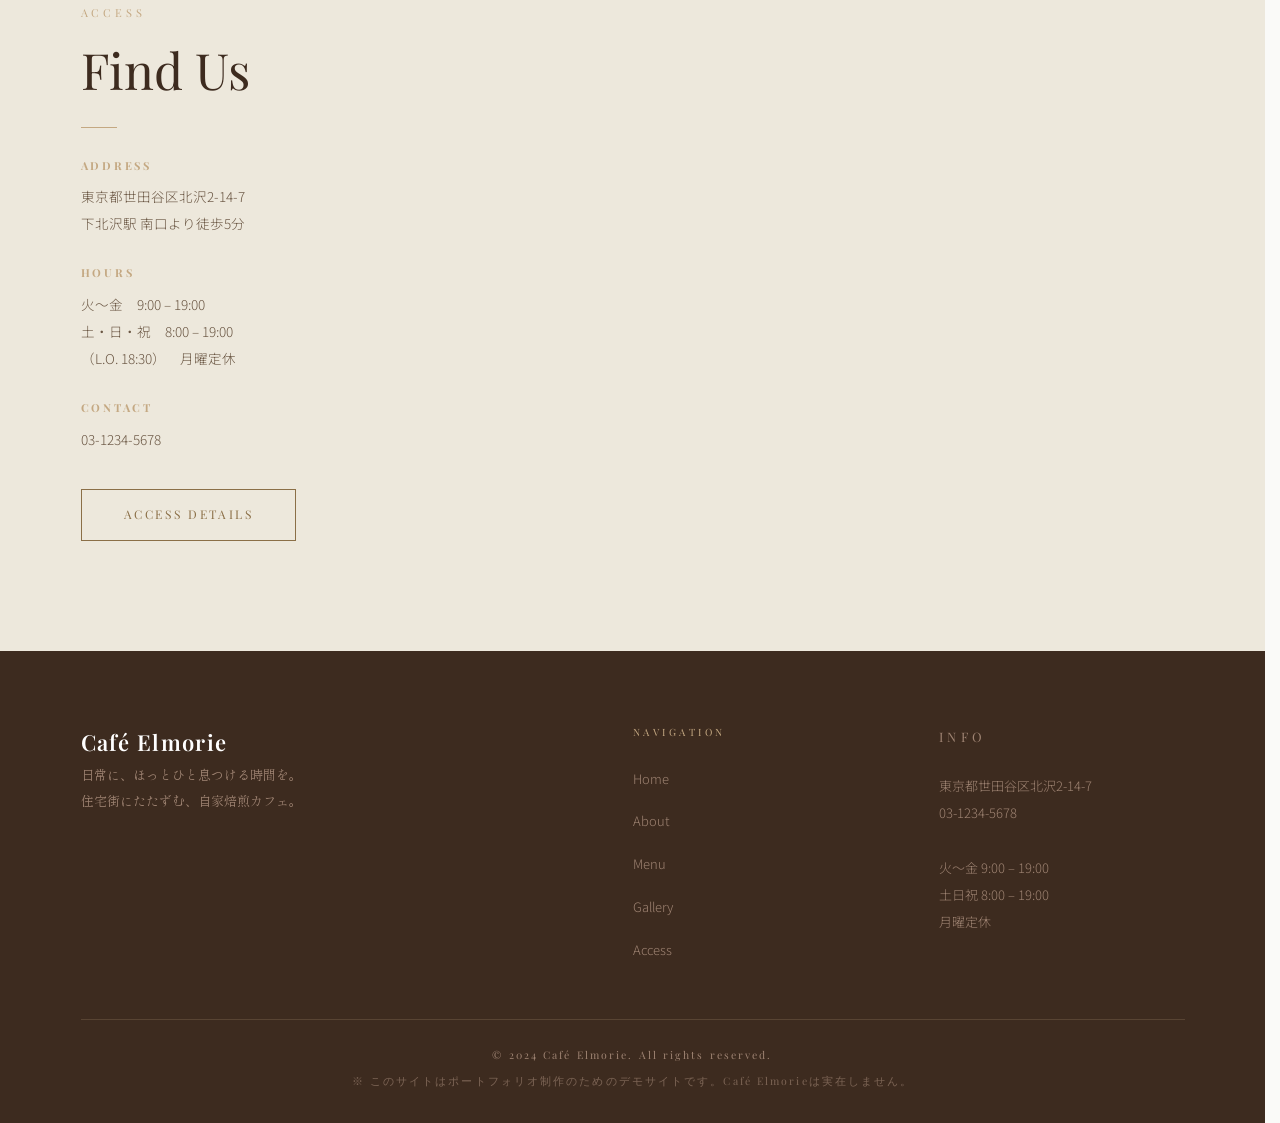
==== commit 4a1fd512: "画像変更" ====
--- a/index.html
+++ b/index.html
@@ -225,7 +225,7 @@
             <img src="images/idx-gal-2.jpg" alt="コーヒー" loading="lazy" width="1200" height="900">
           </div>
           <div class="gal-prev__item">
-            <img src="images/idx-gal-3.jpg" alt="フード" loading="lazy" width="1200" height="900">
+            <img src="images/gal-food-4.jpg" alt="焼き菓子" loading="lazy" width="1200" height="900">
           </div>
         </div>
         <div class="gal-prev__foot fade-up">
